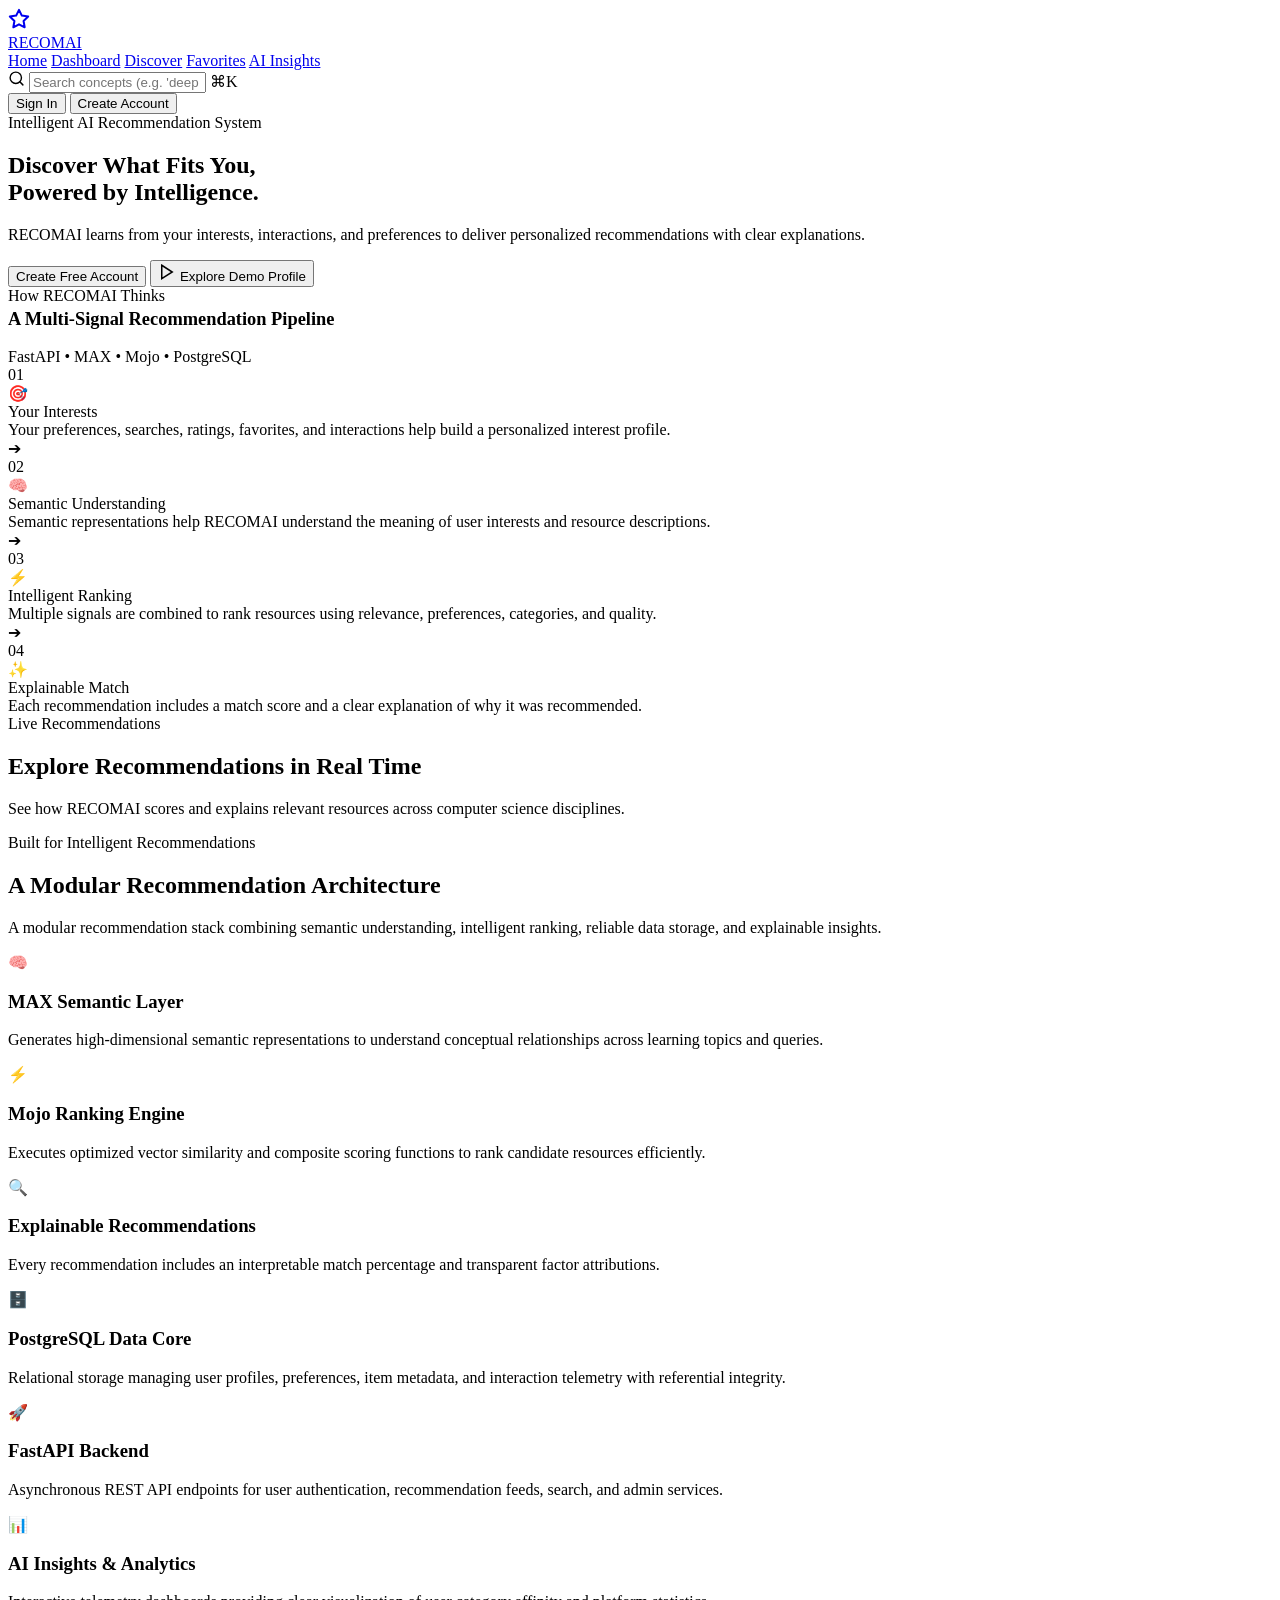
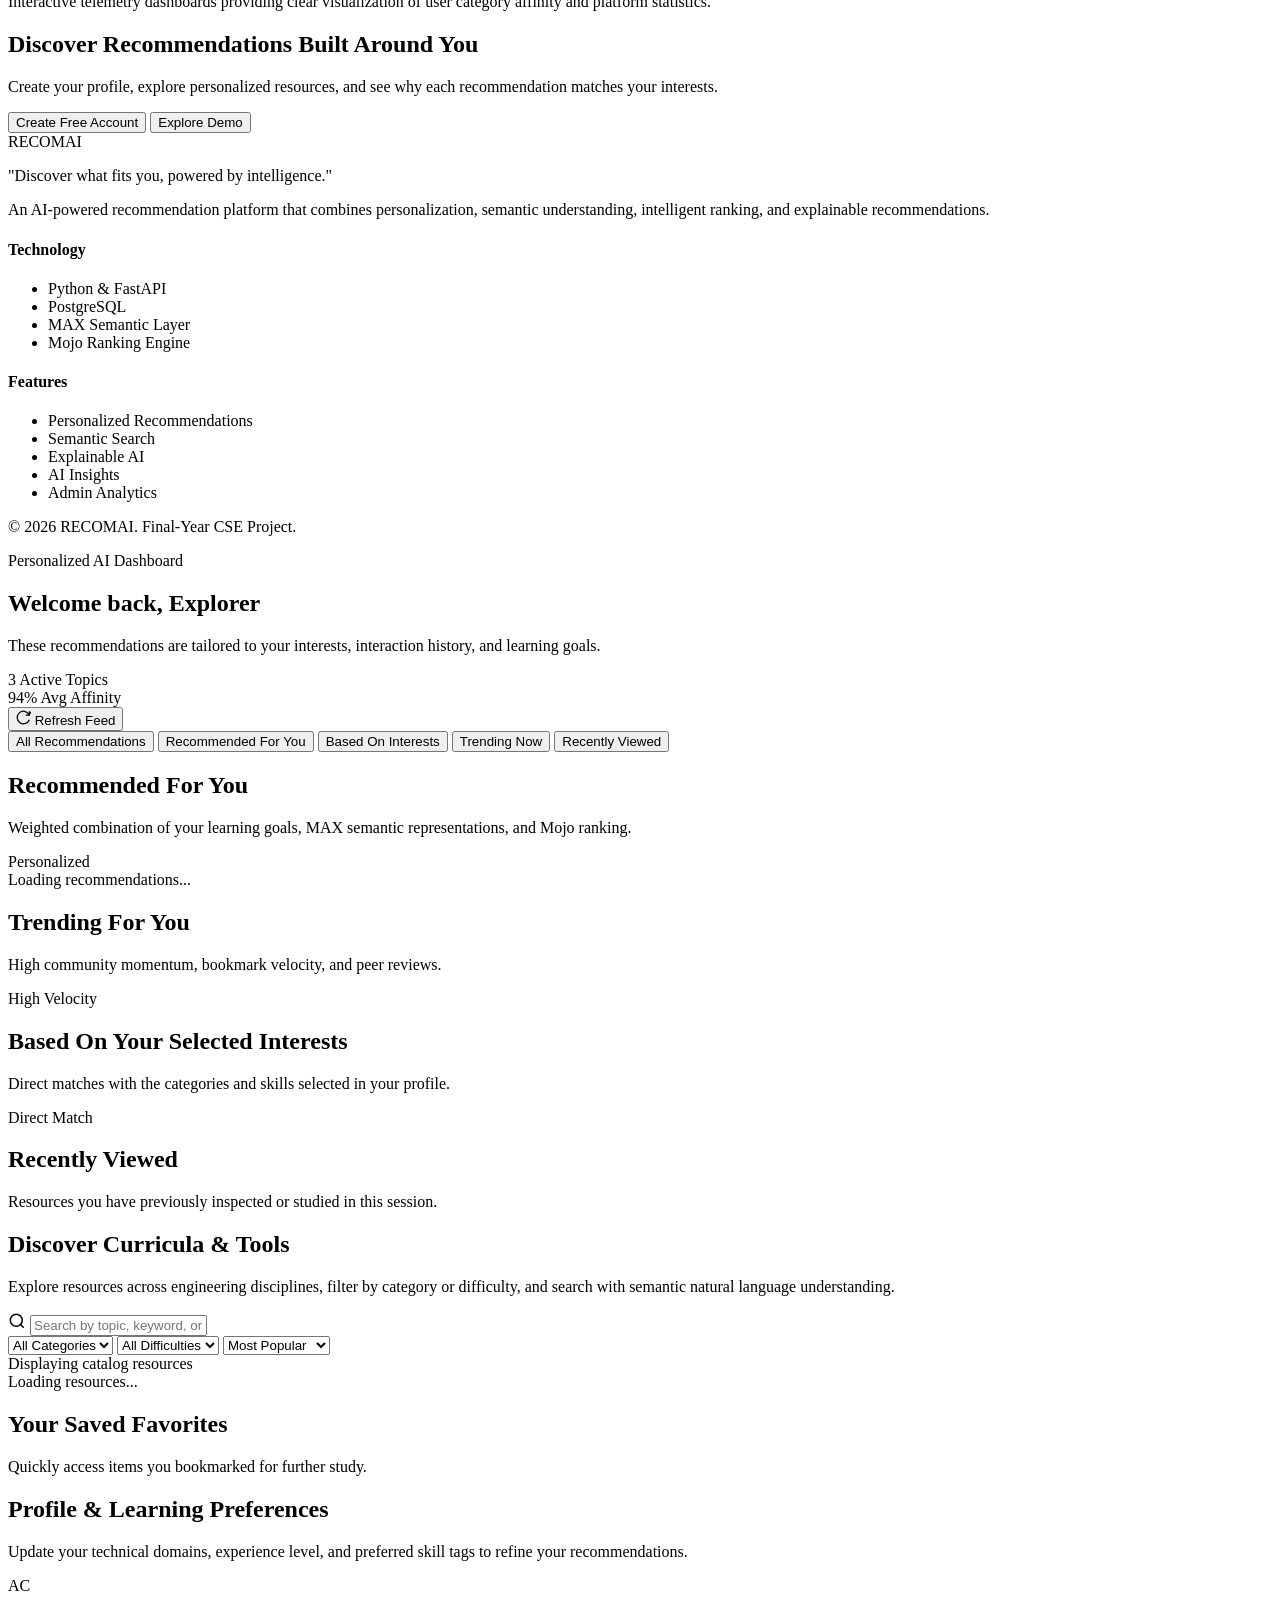
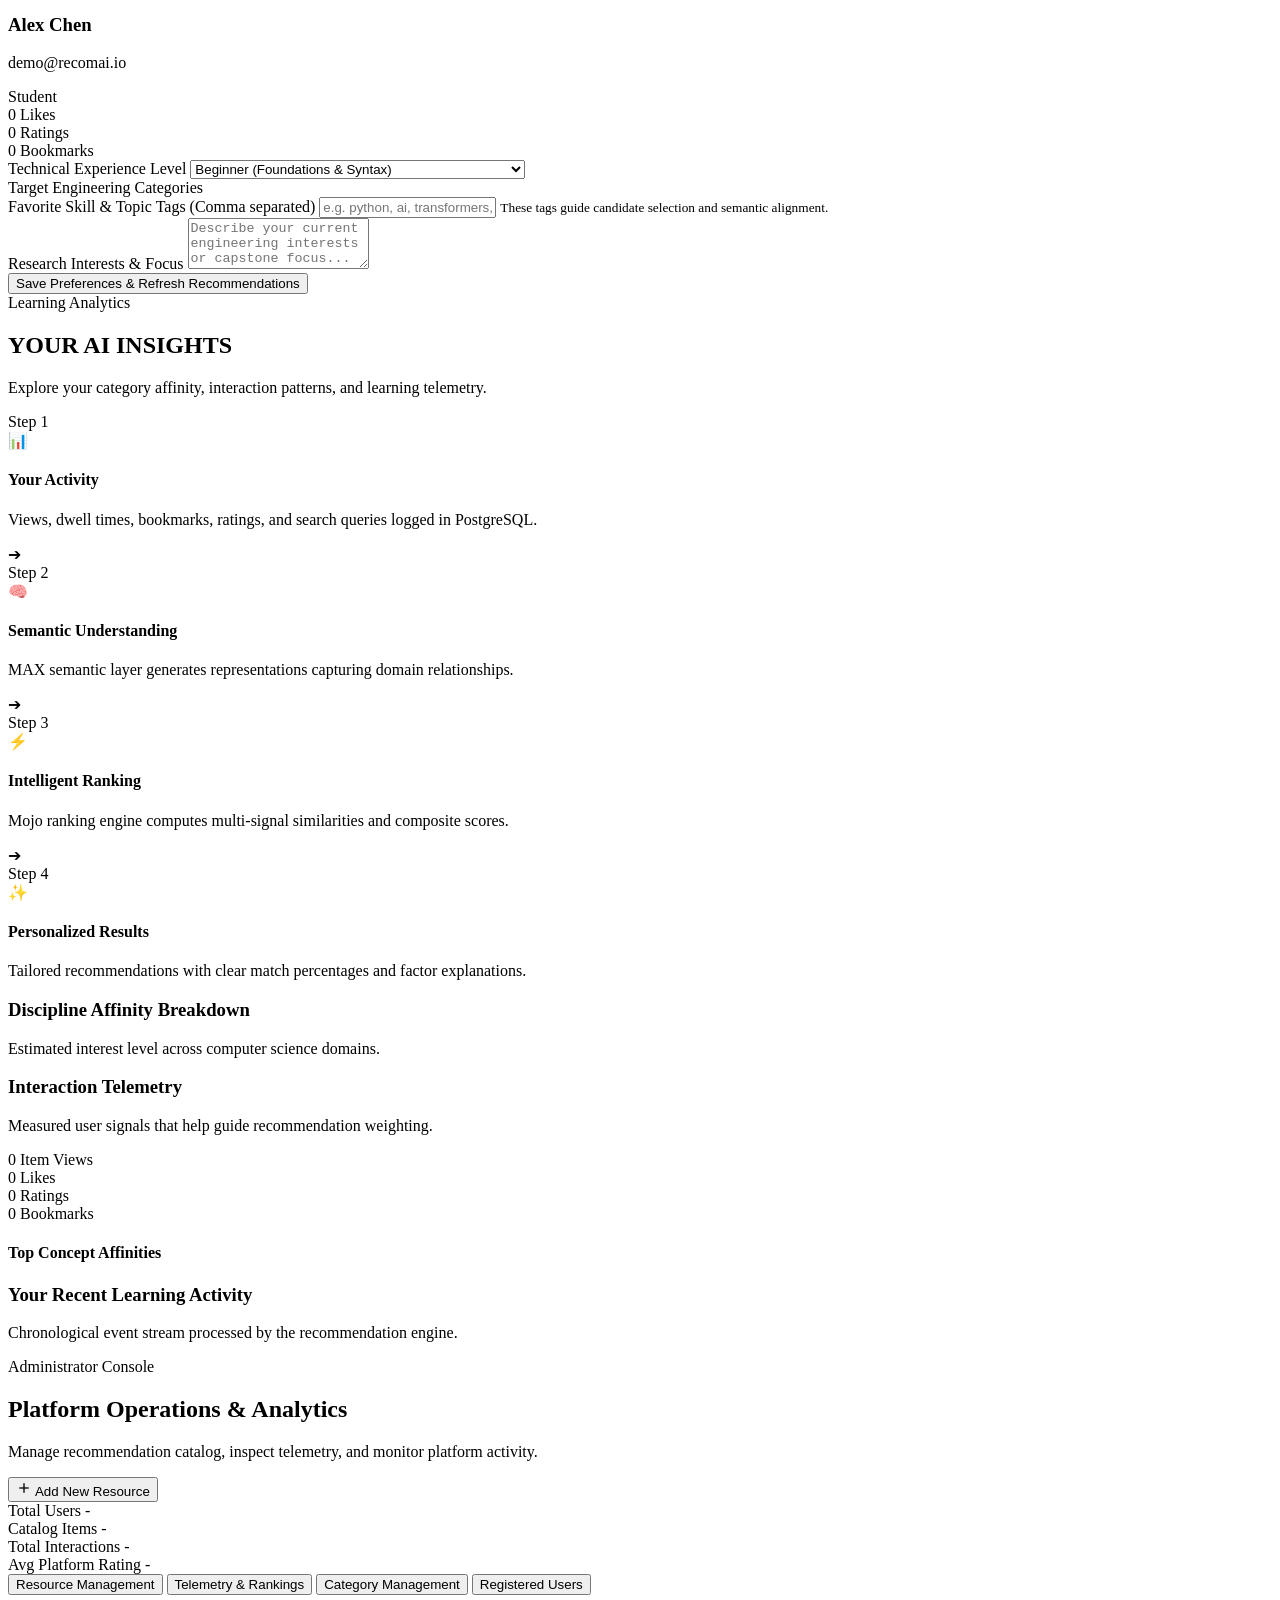
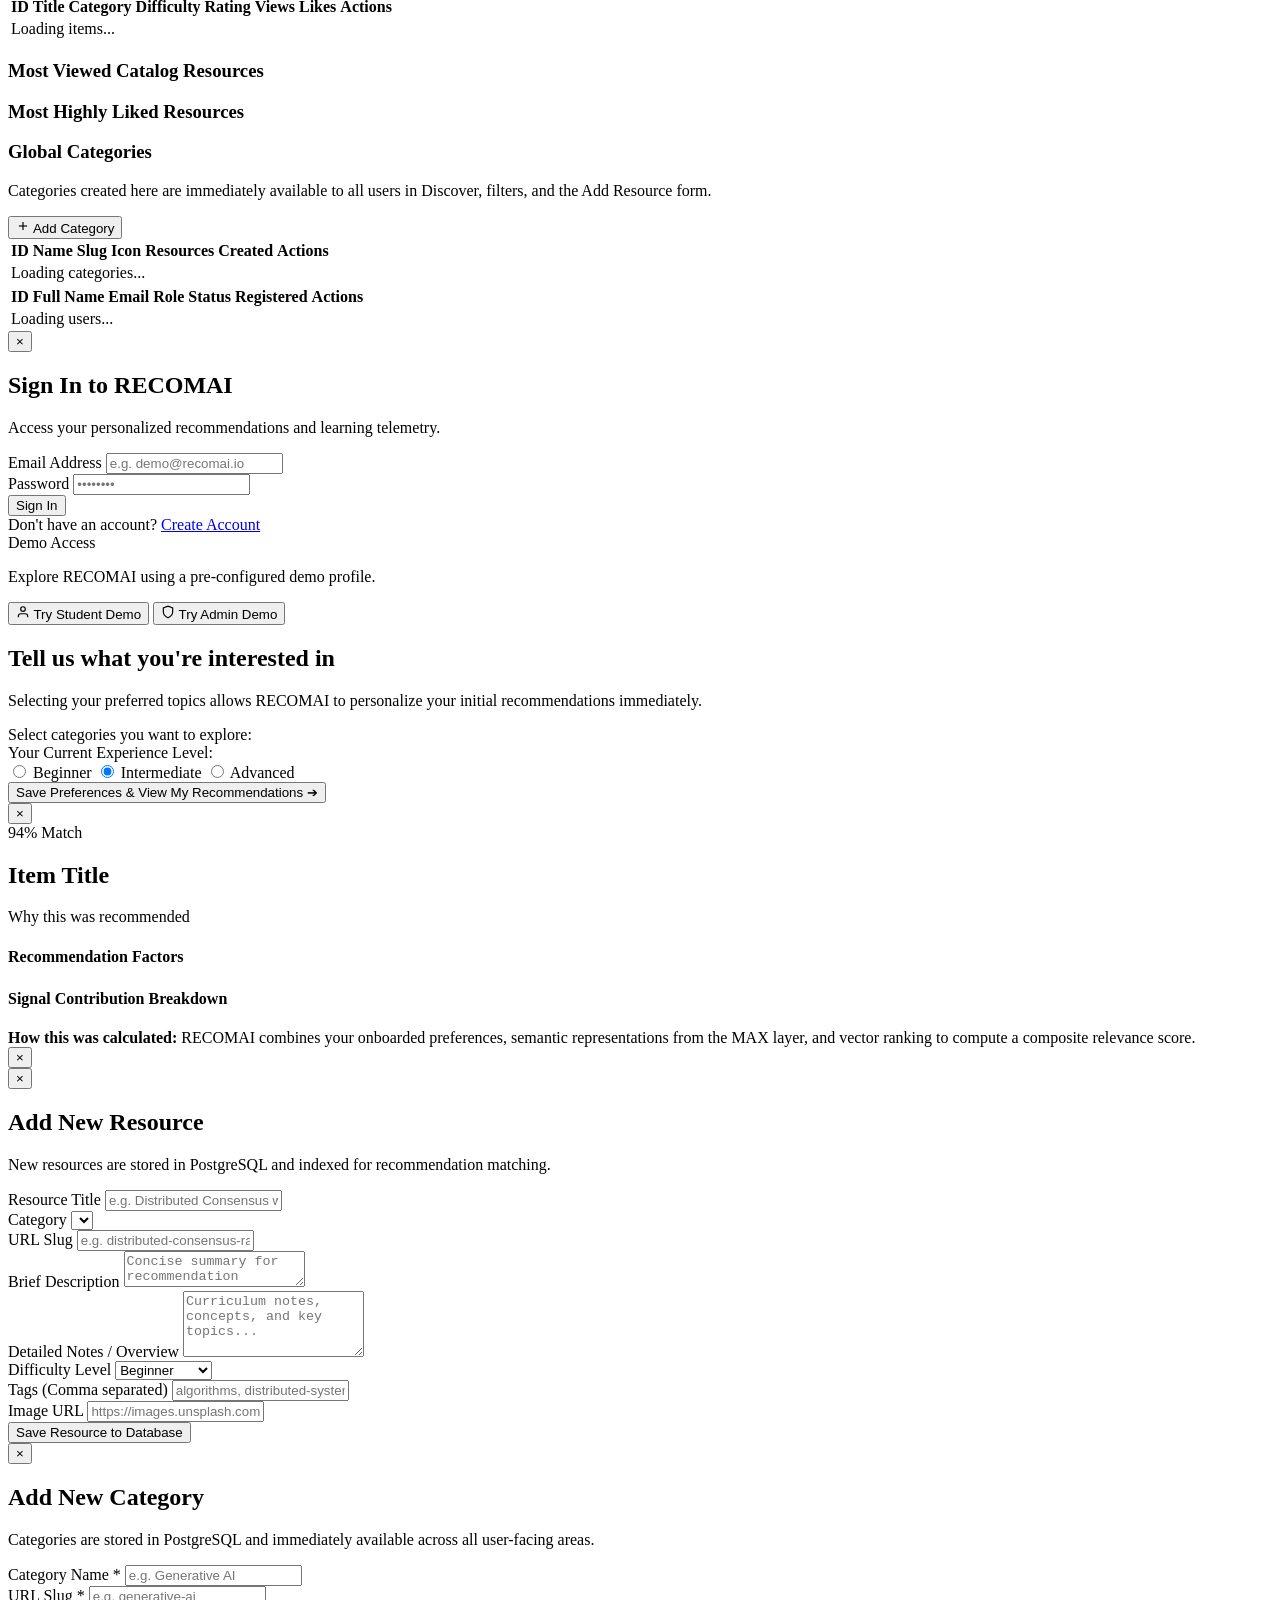
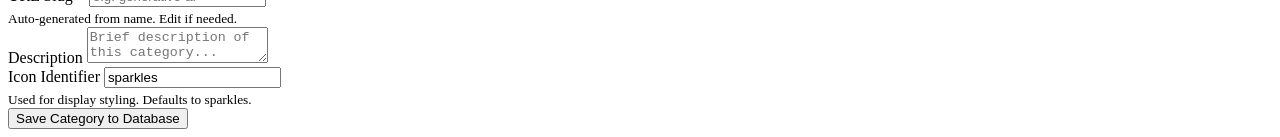
==== frontend/index.html @ d51bab57 "Initial commit - RECOMAI AI Recommendation System" ====
<!DOCTYPE html>
<html lang="en">
<head>
  <meta charset="UTF-8">
  <meta name="viewport" content="width=device-width, initial-scale=1.0">
  <title>RECOMAI — Discover What Fits You, Powered by Intelligence</title>
  <meta name="description" content="Intelligent AI Recommendation System combining personalization, semantic understanding, intelligent ranking, and explainable recommendations. Final-Year CSE Project.">
  <link rel="preconnect" href="https://fonts.googleapis.com">
  <link rel="preconnect" href="https://fonts.gstatic.com" crossorigin>
  <link href="https://fonts.googleapis.com/css2?family=Plus+Jakarta+Sans:wght@400;500;600;700;800&family=JetBrains+Mono:wght@400;500;600&display=swap" rel="stylesheet">
  <link rel="stylesheet" href="/static/css/style.css">
</head>
<body class="dark-theme">
  <!-- Toast Notification System -->
  <div id="toast-container" class="toast-container" aria-live="polite"></div>

  <!-- Site Navigation Bar -->
  <header class="site-header" id="site-header">
    <div class="nav-container">
      <a href="#" class="brand-logo" id="brand-logo-btn" aria-label="RECOMAI Home">
        <div class="brand-icon">
          <svg width="22" height="22" viewBox="0 0 24 24" fill="none" stroke="currentColor" stroke-width="2.2" stroke-linecap="round" stroke-linejoin="round">
            <polygon points="12 2 15.09 8.26 22 9.27 17 14.14 18.18 21.02 12 17.77 5.82 21.02 7 14.14 2 9.27 8.91 8.26 12 2"></polygon>
          </svg>
        </div>
        <div class="brand-text">
          <span class="brand-name">RECOM<span class="brand-highlight">AI</span></span>
        </div>
      </a>

      <!-- Primary Navigation Links -->
      <nav class="main-nav" id="main-nav" aria-label="Main Navigation">
        <a href="#" class="nav-link active" data-view="landing">Home</a>
        <a href="#" class="nav-link" data-view="dashboard" id="nav-dashboard">Dashboard</a>
        <a href="#" class="nav-link" data-view="discover" id="nav-discover">Discover</a>
        <a href="#" class="nav-link" data-view="favorites" id="nav-favorites">Favorites</a>
        <a href="#" class="nav-link" data-view="insights" id="nav-insights">AI Insights</a>
        <a href="#" class="nav-link" data-view="admin-dashboard" id="nav-admin" style="display: none;">Admin Panel</a>
      </nav>

      <!-- Global Search & Authentication Controls -->
      <div class="nav-actions">
        <div class="search-trigger" id="search-trigger-box">
          <svg width="17" height="17" viewBox="0 0 24 24" fill="none" stroke="currentColor" stroke-width="2" stroke-linecap="round" stroke-linejoin="round">
            <circle cx="11" cy="11" r="8"></circle>
            <line x1="21" y1="21" x2="16.65" y2="16.65"></line>
          </svg>
          <input type="text" id="global-search-input" placeholder="Search concepts (e.g. 'deep learning with python')..." autocomplete="off">
          <span class="search-kbd">⌘K</span>
        </div>

        <!-- Auth Actions / Profile Dropdown -->
        <div class="auth-buttons" id="auth-buttons-container">
          <button class="btn btn-secondary" id="btn-login-open">Sign In</button>
          <button class="btn btn-primary" id="btn-register-open">Create Account</button>
        </div>

        <div class="user-menu" id="user-menu-container" style="display: none;">
          <div class="user-avatar" id="user-avatar-btn" title="View profile & options" tabindex="0" role="button">
            <span id="user-avatar-initials">AC</span>
          </div>
          <div class="dropdown-menu" id="user-dropdown-menu">
            <div class="dropdown-header">
              <div class="dropdown-name" id="dropdown-user-name">User Name</div>
              <div class="dropdown-email" id="dropdown-user-email">user@recomai.io</div>
              <span class="role-badge" id="dropdown-user-role">Student</span>
            </div>
            <div class="dropdown-divider"></div>
            <a href="#" class="dropdown-item" data-view="profile">
              <svg width="16" height="16" viewBox="0 0 24 24" fill="none" stroke="currentColor" stroke-width="2"><path d="M20 21v-2a4 4 0 0 0-4-4H8a4 4 0 0 0-4 4v2"></path><circle cx="12" cy="7" r="4"></circle></svg>
              My Profile & Interests
            </a>
            <a href="#" class="dropdown-item" data-view="favorites">
              <svg width="16" height="16" viewBox="0 0 24 24" fill="none" stroke="currentColor" stroke-width="2"><path d="M19 21l-7-5-7 5V5a2 2 0 0 1 2-2h10a2 2 0 0 1 2 2z"></path></svg>
              Saved Favorites
            </a>
            <a href="#" class="dropdown-item" data-view="insights">
              <svg width="16" height="16" viewBox="0 0 24 24" fill="none" stroke="currentColor" stroke-width="2"><line x1="18" y1="20" x2="18" y2="10"></line><line x1="12" y1="20" x2="12" y2="4"></line><line x1="6" y1="20" x2="6" y2="14"></line></svg>
              AI Insights & Telemetry
            </a>
            <div class="dropdown-divider" id="admin-menu-divider" style="display: none;"></div>
            <a href="#" class="dropdown-item admin-link" data-view="admin-dashboard" id="dropdown-admin-link" style="display: none;">
              <svg width="16" height="16" viewBox="0 0 24 24" fill="none" stroke="currentColor" stroke-width="2"><rect x="3" y="3" width="7" height="7"></rect><rect x="14" y="3" width="7" height="7"></rect><rect x="14" y="14" width="7" height="7"></rect><rect x="3" y="14" width="7" height="7"></rect></svg>
              Admin Dashboard
            </a>
            <div class="dropdown-divider"></div>
            <button class="dropdown-item text-danger" id="btn-logout">
              <svg width="16" height="16" viewBox="0 0 24 24" fill="none" stroke="currentColor" stroke-width="2"><path d="M9 21H5a2 2 0 0 1-2-2V5a2 2 0 0 1 2-2h4"></path><polyline points="16 17 21 12 16 7"></polyline><line x1="21" y1="12" x2="9" y2="12"></line></svg>
              Sign Out
            </button>
          </div>
        </div>
      </div>
    </div>
  </header>

  <!-- MAIN APPLICATION VIEWS -->
  <main class="main-content" id="main-content">
    
    <!-- ===================================================================== -->
    <!-- 1. HOME / LANDING PAGE                                               -->
    <!-- ===================================================================== -->
    <section id="view-landing" class="app-view active">
      <!-- Hero Section -->
      <div class="hero-section">
        <div class="hero-glow"></div>
        <div class="container hero-container">
          <div class="hero-badge">
            <span class="pulse-dot"></span>
            <span>Intelligent AI Recommendation System</span>
          </div>
          <h1 class="hero-title">
            Discover What Fits You,<br>
            <span class="gradient-text">Powered by Intelligence.</span>
          </h1>
          <p class="hero-subtitle">
            RECOMAI learns from your interests, interactions, and preferences to deliver personalized recommendations with clear explanations.
          </p>
          <div class="hero-cta-group">
            <button class="btn btn-primary btn-lg" id="hero-get-started-btn">Create Free Account</button>
            <button class="btn btn-glass btn-lg" id="hero-explore-demo-btn">
              <svg width="18" height="18" viewBox="0 0 24 24" fill="none" stroke="currentColor" stroke-width="2"><polygon points="5 3 19 12 5 21 5 3"></polygon></svg>
              Explore Demo Profile
            </button>
          </div>

          <!-- Architecture / How RECOMAI Thinks Section -->
          <div class="pipeline-card">
            <div class="pipeline-header">
              <div>
                <span class="pipeline-tag">How RECOMAI Thinks</span>
                <h3 style="margin-top: 4px; font-size: 1.15rem;">A Multi-Signal Recommendation Pipeline</h3>
              </div>
              <span class="pipeline-status">FastAPI • MAX • Mojo • PostgreSQL</span>
            </div>
            <div class="pipeline-flow">
              <div class="pipeline-step">
                <div class="step-num">01</div>
                <div class="step-icon">🎯</div>
                <div class="step-title">Your Interests</div>
                <div class="step-desc">Your preferences, searches, ratings, favorites, and interactions help build a personalized interest profile.</div>
              </div>
              <div class="pipeline-arrow" aria-hidden="true">➔</div>
              <div class="pipeline-step">
                <div class="step-num">02</div>
                <div class="step-icon">🧠</div>
                <div class="step-title">Semantic Understanding</div>
                <div class="step-desc">Semantic representations help RECOMAI understand the meaning of user interests and resource descriptions.</div>
              </div>
              <div class="pipeline-arrow" aria-hidden="true">➔</div>
              <div class="pipeline-step">
                <div class="step-num">03</div>
                <div class="step-icon">⚡</div>
                <div class="step-title">Intelligent Ranking</div>
                <div class="step-desc">Multiple signals are combined to rank resources using relevance, preferences, categories, and quality.</div>
              </div>
              <div class="pipeline-arrow" aria-hidden="true">➔</div>
              <div class="pipeline-step">
                <div class="step-num">04</div>
                <div class="step-icon">✨</div>
                <div class="step-title">Explainable Match</div>
                <div class="step-desc">Each recommendation includes a match score and a clear explanation of why it was recommended.</div>
              </div>
            </div>
          </div>
        </div>
      </div>

      <!-- Recommendation Preview Cards Section -->
      <section class="section demo-teaser-section">
        <div class="container">
          <div class="section-header text-center">
            <span class="section-badge">Live Recommendations</span>
            <h2 class="section-title">Explore Recommendations in Real Time</h2>
            <p class="section-desc">See how RECOMAI scores and explains relevant resources across computer science disciplines.</p>
          </div>
          <div class="grid grid-3" id="landing-preview-cards">
            <!-- Populated via JavaScript with verified working images -->
          </div>
        </div>
      </section>

      <!-- Technical Architecture Section -->
      <section class="section features-section">
        <div class="container">
          <div class="section-header text-center">
            <span class="section-badge">Built for Intelligent Recommendations</span>
            <h2 class="section-title">A Modular Recommendation Architecture</h2>
            <p class="section-desc">A modular recommendation stack combining semantic understanding, intelligent ranking, reliable data storage, and explainable insights.</p>
          </div>
          <div class="grid grid-3">
            <div class="feature-card">
              <div class="feature-icon">🧠</div>
              <h3 class="feature-title">MAX Semantic Layer</h3>
              <p class="feature-text">Generates high-dimensional semantic representations to understand conceptual relationships across learning topics and queries.</p>
            </div>
            <div class="feature-card">
              <div class="feature-icon">⚡</div>
              <h3 class="feature-title">Mojo Ranking Engine</h3>
              <p class="feature-text">Executes optimized vector similarity and composite scoring functions to rank candidate resources efficiently.</p>
            </div>
            <div class="feature-card">
              <div class="feature-icon">🔍</div>
              <h3 class="feature-title">Explainable Recommendations</h3>
              <p class="feature-text">Every recommendation includes an interpretable match percentage and transparent factor attributions.</p>
            </div>
            <div class="feature-card">
              <div class="feature-icon">🗄️</div>
              <h3 class="feature-title">PostgreSQL Data Core</h3>
              <p class="feature-text">Relational storage managing user profiles, preferences, item metadata, and interaction telemetry with referential integrity.</p>
            </div>
            <div class="feature-card">
              <div class="feature-icon">🚀</div>
              <h3 class="feature-title">FastAPI Backend</h3>
              <p class="feature-text">Asynchronous REST API endpoints for user authentication, recommendation feeds, search, and admin services.</p>
            </div>
            <div class="feature-card">
              <div class="feature-icon">📊</div>
              <h3 class="feature-title">AI Insights & Analytics</h3>
              <p class="feature-text">Interactive telemetry dashboards providing clear visualization of user category affinity and platform statistics.</p>
            </div>
          </div>
        </div>
      </section>

      <!-- Final Call to Action -->
      <section class="section cta-section">
        <div class="container text-center">
          <div class="cta-box">
            <h2 class="cta-title">Discover Recommendations Built Around You</h2>
            <p class="cta-desc">Create your profile, explore personalized resources, and see why each recommendation matches your interests.</p>
            <div class="cta-buttons">
              <button class="btn btn-primary btn-lg" id="cta-register-btn">Create Free Account</button>
              <button class="btn btn-glass btn-lg" id="cta-demo-login-btn">Explore Demo</button>
            </div>
          </div>
        </div>
      </section>

      <!-- Footer -->
      <footer class="site-footer">
        <div class="container footer-container">
          <div class="footer-col footer-col-brand">
            <div class="brand-text">
              <span class="brand-name">RECOM<span class="brand-highlight">AI</span></span>
            </div>
            <p class="footer-tagline">"Discover what fits you, powered by intelligence."</p>
            <p class="footer-sub">An AI-powered recommendation platform that combines personalization, semantic understanding, intelligent ranking, and explainable recommendations.</p>
          </div>
          <div class="footer-col">
            <h4>Technology</h4>
            <ul>
              <li>Python & FastAPI</li>
              <li>PostgreSQL</li>
              <li>MAX Semantic Layer</li>
              <li>Mojo Ranking Engine</li>
            </ul>
          </div>
          <div class="footer-col">
            <h4>Features</h4>
            <ul>
              <li>Personalized Recommendations</li>
              <li>Semantic Search</li>
              <li>Explainable AI</li>
              <li>AI Insights</li>
              <li>Admin Analytics</li>
            </ul>
          </div>
        </div>
        <div class="footer-bottom">
          <div class="container">
            <p>&copy; 2026 RECOMAI. Final-Year CSE Project.</p>
          </div>
        </div>
      </footer>
    </section>

    <!-- ===================================================================== -->
    <!-- 2. USER DASHBOARD                                                    -->
    <!-- ===================================================================== -->
    <section id="view-dashboard" class="app-view">
      <div class="container">
        <!-- Dashboard Welcome Banner -->
        <div class="dashboard-banner">
          <div class="banner-content">
            <span class="banner-badge">Personalized AI Dashboard</span>
            <h1 class="banner-title" id="dash-greeting">Welcome back, Explorer</h1>
            <p class="banner-sub" id="dash-sub">These recommendations are tailored to your interests, interaction history, and learning goals.</p>
          </div>
          <div class="banner-stats">
            <div class="stat-chip">
              <span class="stat-num" id="dash-interests-count">3</span>
              <span class="stat-label">Active Topics</span>
            </div>
            <div class="stat-chip">
              <span class="stat-num" id="dash-match-rate">94%</span>
              <span class="stat-label">Avg Affinity</span>
            </div>
            <button class="btn btn-glass btn-sm" id="btn-refresh-feed" title="Refresh recommendations">
              <svg width="15" height="15" viewBox="0 0 24 24" fill="none" stroke="currentColor" stroke-width="2"><path d="M21.5 2v6h-6M21.34 15.57a10 10 0 1 1-.57-8.38l5.67-5.67"></path></svg>
              Refresh Feed
            </button>
          </div>
        </div>

        <!-- Strategy Tabs Filter -->
        <div class="feed-tabs" role="tablist">
          <button class="feed-tab active" data-strategy="all">All Recommendations</button>
          <button class="feed-tab" data-strategy="hybrid">Recommended For You</button>
          <button class="feed-tab" data-strategy="preference">Based On Interests</button>
          <button class="feed-tab" data-strategy="trending">Trending Now</button>
          <button class="feed-tab" data-strategy="history">Recently Viewed</button>
        </div>

        <!-- Section 1: Recommended For You -->
        <div class="feed-section" id="section-rec-for-you">
          <div class="section-title-row">
            <div>
              <h2 class="feed-section-heading">Recommended For You</h2>
              <p class="feed-section-sub">Weighted combination of your learning goals, MAX semantic representations, and Mojo ranking.</p>
            </div>
            <span class="badge badge-accent">Personalized</span>
          </div>
          <div class="grid grid-3" id="grid-recommended-for-you">
            <div class="loading-state">Loading recommendations...</div>
          </div>
        </div>

        <!-- Section 2: Trending For You -->
        <div class="feed-section" id="section-trending">
          <div class="section-title-row">
            <div>
              <h2 class="feed-section-heading">Trending For You</h2>
              <p class="feed-section-sub">High community momentum, bookmark velocity, and peer reviews.</p>
            </div>
            <span class="badge badge-warning">High Velocity</span>
          </div>
          <div class="grid grid-3" id="grid-trending-for-you"></div>
        </div>

        <!-- Section 3: Based On Your Interests -->
        <div class="feed-section" id="section-interests">
          <div class="section-title-row">
            <div>
              <h2 class="feed-section-heading">Based On Your Selected Interests</h2>
              <p class="feed-section-sub">Direct matches with the categories and skills selected in your profile.</p>
            </div>
            <span class="badge badge-success">Direct Match</span>
          </div>
          <div class="grid grid-3" id="grid-based-on-interests"></div>
        </div>

        <!-- Section 4: Recently Viewed -->
        <div class="feed-section" id="section-recently-viewed">
          <div class="section-title-row">
            <div>
              <h2 class="feed-section-heading">Recently Viewed</h2>
              <p class="feed-section-sub">Resources you have previously inspected or studied in this session.</p>
            </div>
          </div>
          <div class="grid grid-3" id="grid-recently-viewed"></div>
        </div>
      </div>
    </section>

    <!-- ===================================================================== -->
    <!-- 3. DISCOVER & EXPLORATION                                             -->
    <!-- ===================================================================== -->
    <section id="view-discover" class="app-view">
      <div class="container">
        <div class="discover-header">
          <h1 class="page-title">Discover Curricula & Tools</h1>
          <p class="page-sub">Explore resources across engineering disciplines, filter by category or difficulty, and search with semantic natural language understanding.</p>
        </div>

        <!-- Filter & Search Toolbar -->
        <div class="discover-toolbar">
          <div class="toolbar-search">
            <svg width="18" height="18" viewBox="0 0 24 24" fill="none" stroke="currentColor" stroke-width="2"><circle cx="11" cy="11" r="8"></circle><line x1="21" y1="21" x2="16.65" y2="16.65"></line></svg>
            <input type="text" id="discover-search-input" placeholder="Search by topic, keyword, or conceptual description...">
          </div>
          <div class="toolbar-filters">
            <select id="filter-category" class="select-control" aria-label="Filter by Category">
              <option value="">All Categories</option>
            </select>
            <select id="filter-difficulty" class="select-control" aria-label="Filter by Difficulty">
              <option value="">All Difficulties</option>
              <option value="Beginner">Beginner</option>
              <option value="Intermediate">Intermediate</option>
              <option value="Advanced">Advanced</option>
            </select>
            <select id="filter-sort" class="select-control" aria-label="Sort Order">
              <option value="popular">Most Popular</option>
              <option value="rating">Highest Rated</option>
              <option value="newest">Newest First</option>
              <option value="title">Alphabetical</option>
            </select>
          </div>
        </div>

        <!-- Clean Category Chips (No browser scrollbar) -->
        <div class="category-chips-row" id="category-chips-container" role="tablist">
          <!-- Populated dynamically via JS -->
        </div>

        <!-- Discover Results Count & Grid -->
        <div class="discover-results-info" id="discover-results-count">Displaying catalog resources</div>
        <div class="grid grid-3" id="discover-items-grid">
          <div class="loading-state">Loading resources...</div>
        </div>
      </div>
    </section>

    <!-- ===================================================================== -->
    <!-- 4. FAVORITES COLLECTION                                              -->
    <!-- ===================================================================== -->
    <section id="view-favorites" class="app-view">
      <div class="container">
        <div class="page-header">
          <h1 class="page-title">Your Saved Favorites</h1>
          <p class="page-sub">Quickly access items you bookmarked for further study.</p>
        </div>
        <div class="grid grid-3" id="favorites-items-grid">
          <!-- Populated via JavaScript -->
        </div>
      </div>
    </section>

    <!-- ===================================================================== -->
    <!-- 5. USER PROFILE & PREFERENCES                                        -->
    <!-- ===================================================================== -->
    <section id="view-profile" class="app-view">
      <div class="container">
        <div class="page-header">
          <h1 class="page-title">Profile & Learning Preferences</h1>
          <p class="page-sub">Update your technical domains, experience level, and preferred skill tags to refine your recommendations.</p>
        </div>

        <div class="profile-card-layout">
          <div class="profile-sidebar">
            <div class="profile-avatar-large" id="profile-avatar-large">AC</div>
            <h3 id="profile-display-name">Alex Chen</h3>
            <p id="profile-display-email" class="text-muted">demo@recomai.io</p>
            <span class="role-badge" id="profile-display-role">Student</span>
            <div class="profile-stats-box">
              <div class="pstat">
                <span class="pstat-val" id="profile-likes-stat">0</span>
                <span class="pstat-lbl">Likes</span>
              </div>
              <div class="pstat">
                <span class="pstat-val" id="profile-ratings-stat">0</span>
                <span class="pstat-lbl">Ratings</span>
              </div>
              <div class="pstat">
                <span class="pstat-val" id="profile-favs-stat">0</span>
                <span class="pstat-lbl">Bookmarks</span>
              </div>
            </div>
          </div>

          <div class="profile-form-pane">
            <form id="profile-preferences-form">
              <div class="form-group">
                <label for="pref-experience-level">Technical Experience Level</label>
                <select id="pref-experience-level" class="input-control">
                  <option value="Beginner">Beginner (Foundations & Syntax)</option>
                  <option value="Intermediate">Intermediate (Full-Stack & Applied ML)</option>
                  <option value="Advanced">Advanced (Systems, Optimization, Distributed Scale)</option>
                </select>
              </div>

              <div class="form-group">
                <label>Target Engineering Categories</label>
                <div class="checkbox-grid" id="pref-categories-grid">
                  <!-- Populated dynamically from API -->
                </div>
              </div>

              <div class="form-group">
                <label for="pref-tags-input">Favorite Skill & Topic Tags (Comma separated)</label>
                <input type="text" id="pref-tags-input" class="input-control" placeholder="e.g. python, ai, transformers, fastapi, postgresql, mojo">
                <small class="form-hint">These tags guide candidate selection and semantic alignment.</small>
              </div>

              <div class="form-group">
                <label for="pref-bio-input">Research Interests & Focus</label>
                <textarea id="pref-bio-input" class="input-control" rows="3" placeholder="Describe your current engineering interests or capstone focus..."></textarea>
              </div>

              <button type="submit" class="btn btn-primary" id="btn-save-preferences">Save Preferences & Refresh Recommendations</button>
            </form>
          </div>
        </div>
      </div>
    </section>

    <!-- ===================================================================== -->
    <!-- 6. AI INSIGHTS & TELEMETRY                                           -->
    <!-- ===================================================================== -->
    <section id="view-insights" class="app-view">
      <div class="container">
        <div class="page-header text-center">
          <span class="section-badge">Learning Analytics</span>
          <h1 class="page-title">YOUR AI INSIGHTS</h1>
          <p class="page-sub">Explore your category affinity, interaction patterns, and learning telemetry.</p>
        </div>

        <!-- 4-Step Pipeline Flow Diagram -->
        <div class="ai-flow-diagram">
          <div class="flow-card">
            <div class="flow-step-num">Step 1</div>
            <div class="flow-icon">📊</div>
            <h4>Your Activity</h4>
            <p>Views, dwell times, bookmarks, ratings, and search queries logged in PostgreSQL.</p>
          </div>
          <div class="flow-arrow" aria-hidden="true">➔</div>
          <div class="flow-card">
            <div class="flow-step-num">Step 2</div>
            <div class="flow-icon">🧠</div>
            <h4>Semantic Understanding</h4>
            <p>MAX semantic layer generates representations capturing domain relationships.</p>
          </div>
          <div class="flow-arrow" aria-hidden="true">➔</div>
          <div class="flow-card">
            <div class="flow-step-num">Step 3</div>
            <div class="flow-icon">⚡</div>
            <h4>Intelligent Ranking</h4>
            <p>Mojo ranking engine computes multi-signal similarities and composite scores.</p>
          </div>
          <div class="flow-arrow" aria-hidden="true">➔</div>
          <div class="flow-card">
            <div class="flow-step-num">Step 4</div>
            <div class="flow-icon">✨</div>
            <h4>Personalized Results</h4>
            <p>Tailored recommendations with clear match percentages and factor explanations.</p>
          </div>
        </div>

        <!-- Telemetry & Affinity Breakdown -->
        <div class="grid grid-2">
          <!-- Category Affinity Breakdown -->
          <div class="chart-card">
            <h3 class="chart-title">Discipline Affinity Breakdown</h3>
            <p class="chart-sub">Estimated interest level across computer science domains.</p>
            <div class="bars-container" id="insights-bars-container">
              <!-- Dynamically rendered -->
            </div>
          </div>

          <!-- Interaction Telemetry Metrics -->
          <div class="chart-card">
            <h3 class="chart-title">Interaction Telemetry</h3>
            <p class="chart-sub">Measured user signals that help guide recommendation weighting.</p>
            <div class="metrics-grid">
              <div class="metric-item">
                <span class="metric-val" id="metric-views">0</span>
                <span class="metric-lbl">Item Views</span>
              </div>
              <div class="metric-item">
                <span class="metric-val" id="metric-likes">0</span>
                <span class="metric-lbl">Likes</span>
              </div>
              <div class="metric-item">
                <span class="metric-val" id="metric-ratings">0</span>
                <span class="metric-lbl">Ratings</span>
              </div>
              <div class="metric-item">
                <span class="metric-val" id="metric-favs">0</span>
                <span class="metric-lbl">Bookmarks</span>
              </div>
            </div>

            <div class="top-tags-container">
              <h4>Top Concept Affinities</h4>
              <div class="tag-cloud" id="insights-tags-cloud"></div>
            </div>
          </div>
        </div>

        <!-- Recent Activity Feed -->
        <div class="recent-activity-card">
          <h3>Your Recent Learning Activity</h3>
          <p class="chart-sub">Chronological event stream processed by the recommendation engine.</p>
          <div class="activity-timeline" id="insights-activity-timeline">
            <!-- Rendered dynamically -->
          </div>
        </div>
      </div>
    </section>

    <!-- ===================================================================== -->
    <!-- 7. ADMIN DASHBOARD & OPERATIONS                                      -->
    <!-- ===================================================================== -->
    <section id="view-admin-dashboard" class="app-view">
      <div class="container">
        <div class="admin-header">
          <div>
            <span class="section-badge badge-danger">Administrator Console</span>
            <h1 class="page-title">Platform Operations & Analytics</h1>
            <p class="page-sub">Manage recommendation catalog, inspect telemetry, and monitor platform activity.</p>
          </div>
          <button class="btn btn-primary" id="btn-admin-add-item">
            <svg width="16" height="16" viewBox="0 0 24 24" fill="none" stroke="currentColor" stroke-width="2"><line x1="12" y1="5" x2="12" y2="19"></line><line x1="5" y1="12" x2="19" y2="12"></line></svg>
            Add New Resource
          </button>
        </div>

        <!-- Admin Stats Summary -->
        <div class="grid grid-4" id="admin-stats-grid">
          <div class="stat-card">
            <span class="stat-card-title">Total Users</span>
            <span class="stat-card-value" id="admin-total-users">-</span>
          </div>
          <div class="stat-card">
            <span class="stat-card-title">Catalog Items</span>
            <span class="stat-card-value" id="admin-total-items">-</span>
          </div>
          <div class="stat-card">
            <span class="stat-card-title">Total Interactions</span>
            <span class="stat-card-value" id="admin-total-interactions">-</span>
          </div>
          <div class="stat-card">
            <span class="stat-card-title">Avg Platform Rating</span>
            <span class="stat-card-value" id="admin-avg-rating">-</span>
          </div>
        </div>

        <!-- Admin Tabs -->
        <div class="admin-tabs" role="tablist">
          <button class="admin-tab active" data-admin-tab="items">Resource Management</button>
          <button class="admin-tab" data-admin-tab="analytics">Telemetry & Rankings</button>
          <button class="admin-tab" data-admin-tab="categories">Category Management</button>
          <button class="admin-tab" data-admin-tab="users">Registered Users</button>
        </div>

        <!-- Admin Tab 1: Resource Management Table -->
        <div class="admin-tab-content active" id="admin-tab-items">
          <div class="table-card">
            <div class="table-responsive">
              <table class="data-table" id="admin-items-table">
                <thead>
                  <tr>
                    <th>ID</th>
                    <th>Title</th>
                    <th>Category</th>
                    <th>Difficulty</th>
                    <th>Rating</th>
                    <th>Views</th>
                    <th>Likes</th>
                    <th>Actions</th>
                  </tr>
                </thead>
                <tbody id="admin-items-tbody">
                  <tr><td colspan="8" class="text-center">Loading items...</td></tr>
                </tbody>
              </table>
            </div>
          </div>
        </div>

        <!-- Admin Tab 2: Telemetry & Rankings -->
        <div class="admin-tab-content" id="admin-tab-analytics">
          <div class="grid grid-2">
            <div class="chart-card">
              <h3 class="chart-title">Most Viewed Catalog Resources</h3>
              <ul class="ranked-list" id="admin-most-viewed-list"></ul>
            </div>
            <div class="chart-card">
              <h3 class="chart-title">Most Highly Liked Resources</h3>
              <ul class="ranked-list" id="admin-most-liked-list"></ul>
            </div>
          </div>
        </div>

        <!-- Admin Tab 3: Category Management -->
        <div class="admin-tab-content" id="admin-tab-categories">
          <div class="table-card">
            <div class="table-card-header">
              <div class="table-toolbar">
                <div class="table-toolbar-info">
                  <h3 class="chart-title">Global Categories</h3>
                  <p class="table-card-desc">Categories created here are immediately available to all users in Discover, filters, and the Add Resource form.</p>
                </div>
                <button class="btn btn-primary btn-sm" id="btn-admin-add-category">
                  <svg width="14" height="14" viewBox="0 0 24 24" fill="none" stroke="currentColor" stroke-width="2"><line x1="12" y1="5" x2="12" y2="19"></line><line x1="5" y1="12" x2="19" y2="12"></line></svg>
                  Add Category
                </button>
              </div>
            </div>
            <div class="table-responsive">
              <table class="data-table" id="admin-categories-table">
                <thead>
                  <tr>
                    <th>ID</th>
                    <th>Name</th>
                    <th>Slug</th>
                    <th>Icon</th>
                    <th>Resources</th>
                    <th>Created</th>
                    <th>Actions</th>
                  </tr>
                </thead>
                <tbody id="admin-categories-tbody">
                  <tr><td colspan="7" class="text-center">Loading categories...</td></tr>
                </tbody>
              </table>
            </div>
          </div>
        </div>

        <!-- Admin Tab 4: User Management -->
        <div class="admin-tab-content" id="admin-tab-users">
          <div class="table-card">
            <div class="table-responsive">
              <table class="data-table" id="admin-users-table">
                <thead>
                  <tr>
                    <th>ID</th>
                    <th>Full Name</th>
                    <th>Email</th>
                    <th>Role</th>
                    <th>Status</th>
                    <th>Registered</th>
                    <th>Actions</th>
                  </tr>
                </thead>
                <tbody id="admin-users-tbody">
                  <tr><td colspan="7" class="text-center">Loading users...</td></tr>
                </tbody>
              </table>
            </div>
          </div>
        </div>
      </div>
    </section>

  </main>

  <!-- ========================================================================= -->
  <!-- MODAL SYSTEM                                                              -->
  <!-- ========================================================================= -->

  <!-- Authentication Modal (Sign In / Register) -->
  <div class="modal-backdrop" id="modal-auth" role="dialog" aria-modal="true">
    <div class="modal-card">
      <button class="modal-close" id="btn-close-auth-modal" aria-label="Close modal">&times;</button>
      
      <!-- Sign In View -->
      <div id="auth-login-view">
        <h2 class="modal-title">Sign In to RECOMAI</h2>
        <p class="modal-sub">Access your personalized recommendations and learning telemetry.</p>
        
        <form id="form-login">
          <div class="form-group">
            <label for="login-email">Email Address</label>
            <input type="email" id="login-email" class="input-control" placeholder="e.g. demo@recomai.io" required>
          </div>
          <div class="form-group">
            <label for="login-password">Password</label>
            <input type="password" id="login-password" class="input-control" placeholder="••••••••" required>
          </div>
          <button type="submit" class="btn btn-primary btn-block">Sign In</button>
        </form>

        <div class="modal-footer-text">
          Don't have an account? <a href="#" id="switch-to-register">Create Account</a>
        </div>
        <div class="demo-access-box">
          <div class="demo-access-header">
            <span class="demo-access-badge">Demo Access</span>
            <p class="demo-access-desc">Explore RECOMAI using a pre-configured demo profile.</p>
          </div>
          <div class="demo-btn-group">
            <button type="button" class="btn btn-glass btn-sm btn-demo" id="btn-demo-student">
              <svg width="14" height="14" viewBox="0 0 24 24" fill="none" stroke="currentColor" stroke-width="2"><path d="M20 21v-2a4 4 0 0 0-4-4H8a4 4 0 0 0-4 4v2"/><circle cx="12" cy="7" r="4"/></svg>
              Try Student Demo
            </button>
            <button type="button" class="btn btn-glass btn-sm btn-demo" id="btn-demo-admin">
              <svg width="14" height="14" viewBox="0 0 24 24" fill="none" stroke="currentColor" stroke-width="2"><path d="M12 22s8-4 8-10V5l-8-3-8 3v7c0 6 8 10 8 10z"/></svg>
              Try Admin Demo
            </button>
          </div>
        </div>
      </div>

      <!-- Register View -->
      <div id="auth-register-view" style="display: none;">
        <h2 class="modal-title">Create Your Profile</h2>
        <p class="modal-sub">Set up your profile to receive personalized recommendations.</p>
        
        <form id="form-register">
          <div class="form-group">
            <label for="reg-fullname">Full Name</label>
            <input type="text" id="reg-fullname" class="input-control" placeholder="e.g. Alex Chen" required>
          </div>
          <div class="form-group">
            <label for="reg-email">Email Address</label>
            <input type="email" id="reg-email" class="input-control" placeholder="you@example.com" required>
          </div>
          <div class="form-group">
            <label for="reg-password">Password</label>
            <input type="password" id="reg-password" class="input-control" minlength="6" placeholder="At least 6 characters" required>
          </div>
          <div class="form-group">
            <label for="reg-role">Account Role</label>
            <select id="reg-role" class="input-control">
              <option value="user">Student / Engineer</option>
              <option value="admin">Administrator</option>
            </select>
          </div>
          <button type="submit" class="btn btn-primary btn-block">Continue to Onboarding</button>
        </form>

        <div class="modal-footer-text">
          Already have an account? <a href="#" id="switch-to-login">Sign In</a>
        </div>
      </div>
    </div>
  </div>

  <!-- User Onboarding Modal -->
  <div class="modal-backdrop" id="modal-onboarding" role="dialog" aria-modal="true">
    <div class="modal-card modal-lg">
      <h2 class="modal-title">Tell us what you're interested in</h2>
      <p class="modal-sub">Selecting your preferred topics allows RECOMAI to personalize your initial recommendations immediately.</p>

      <form id="form-onboarding">
        <div class="form-group">
          <label class="form-label-bold">Select categories you want to explore:</label>
          <div class="interest-chips-grid" id="onboarding-categories-chips">
            <!-- Dynamically populated -->
          </div>
        </div>

        <div class="form-group">
          <label class="form-label-bold">Your Current Experience Level:</label>
          <div class="radio-pill-group">
            <label class="radio-pill">
              <input type="radio" name="ob-exp" value="Beginner">
              <span>Beginner</span>
            </label>
            <label class="radio-pill">
              <input type="radio" name="ob-exp" value="Intermediate" checked>
              <span>Intermediate</span>
            </label>
            <label class="radio-pill">
              <input type="radio" name="ob-exp" value="Advanced">
              <span>Advanced</span>
            </label>
          </div>
        </div>

        <button type="submit" class="btn btn-primary btn-lg btn-block" id="btn-finish-onboarding">
          Save Preferences & View My Recommendations ➔
        </button>
      </form>
    </div>
  </div>

  <!-- "Why Recommended?" Transparent Explanation Modal -->
  <div class="modal-backdrop" id="modal-why-recommended" role="dialog" aria-modal="true">
    <div class="modal-card modal-lg">
      <button class="modal-close" id="btn-close-why-modal" aria-label="Close modal">&times;</button>
      <div class="why-header">
        <div class="match-badge-large" id="why-match-badge">94% Match</div>
        <div>
          <h2 class="modal-title" id="why-item-title">Item Title</h2>
          <p class="modal-sub" id="why-headline">Why this was recommended</p>
        </div>
      </div>

      <div class="why-body">
        <h4 class="why-section-title">Recommendation Factors</h4>
        <ul class="why-reasons-list" id="why-reasons-list">
          <!-- Dynamically populated list of reasons -->
        </ul>

        <h4 class="why-section-title" style="margin-top: 24px;">Signal Contribution Breakdown</h4>
        <div class="factor-weights-container" id="why-factor-weights">
          <!-- Rendered dynamically -->
        </div>

        <div class="why-pipeline-note">
          <strong>How this was calculated:</strong> RECOMAI combines your onboarded preferences, semantic representations from the MAX layer, and vector ranking to compute a composite relevance score.
        </div>
      </div>
    </div>
  </div>

  <!-- Item Details & Interactive Rating Modal -->
  <div class="modal-backdrop" id="modal-item-detail" role="dialog" aria-modal="true">
    <div class="modal-card modal-lg">
      <button class="modal-close" id="btn-close-item-modal" aria-label="Close modal">&times;</button>
      <div class="item-detail-content" id="item-detail-content">
        <!-- Rendered dynamically -->
      </div>
    </div>
  </div>

  <!-- Admin Add / Edit Item Modal -->
  <div class="modal-backdrop" id="modal-admin-item" role="dialog" aria-modal="true">
    <div class="modal-card modal-lg">
      <button class="modal-close" id="btn-close-admin-modal" aria-label="Close modal">&times;</button>
      <h2 class="modal-title" id="admin-modal-title">Add New Resource</h2>
      <p class="modal-sub">New resources are stored in PostgreSQL and indexed for recommendation matching.</p>

      <form id="form-admin-item">
        <input type="hidden" id="admin-item-id">
        <div class="grid grid-2">
          <div class="form-group">
            <label for="admin-input-title">Resource Title</label>
            <input type="text" id="admin-input-title" class="input-control" required placeholder="e.g. Distributed Consensus with Raft">
          </div>
          <div class="form-group">
            <label for="admin-input-category">Category</label>
            <select id="admin-input-category" class="input-control" required>
              <!-- Dynamic options -->
            </select>
          </div>
        </div>

        <div class="form-group">
          <label for="admin-input-slug">URL Slug</label>
          <input type="text" id="admin-input-slug" class="input-control" required placeholder="e.g. distributed-consensus-raft">
        </div>

        <div class="form-group">
          <label for="admin-input-desc">Brief Description</label>
          <textarea id="admin-input-desc" class="input-control" rows="2" required placeholder="Concise summary for recommendation cards..."></textarea>
        </div>

        <div class="form-group">
          <label for="admin-input-content">Detailed Notes / Overview</label>
          <textarea id="admin-input-content" class="input-control" rows="4" placeholder="Curriculum notes, concepts, and key topics..."></textarea>
        </div>

        <div class="grid grid-3">
          <div class="form-group">
            <label for="admin-input-difficulty">Difficulty Level</label>
            <select id="admin-input-difficulty" class="input-control">
              <option value="Beginner">Beginner</option>
              <option value="Intermediate">Intermediate</option>
              <option value="Advanced">Advanced</option>
            </select>
          </div>
          <div class="form-group">
            <label for="admin-input-tags">Tags (Comma separated)</label>
            <input type="text" id="admin-input-tags" class="input-control" placeholder="algorithms, distributed-systems, python">
          </div>
          <div class="form-group">
            <label for="admin-input-image">Image URL</label>
            <input type="url" id="admin-input-image" class="input-control" placeholder="https://images.unsplash.com/...">
          </div>
        </div>

        <button type="submit" class="btn btn-primary btn-lg btn-block" id="admin-save-item-btn">Save Resource to Database</button>
      </form>
    </div>
  </div>

  <!-- Admin Add / Edit Category Modal -->
  <div class="modal-backdrop" id="modal-admin-category" role="dialog" aria-modal="true">
    <div class="modal-card">
      <button class="modal-close" id="btn-close-admin-category-modal" aria-label="Close modal">&times;</button>
      <h2 class="modal-title" id="admin-category-modal-title">Add New Category</h2>
      <p class="modal-sub">Categories are stored in PostgreSQL and immediately available across all user-facing areas.</p>

      <form id="form-admin-category">
        <input type="hidden" id="admin-category-id">
        <div class="form-group">
          <label for="admin-cat-name">Category Name <span style="color: var(--accent-danger);">*</span></label>
          <input type="text" id="admin-cat-name" class="input-control" required placeholder="e.g. Generative AI">
        </div>
        <div class="form-group">
          <label for="admin-cat-slug">URL Slug <span style="color: var(--accent-danger);">*</span></label>
          <input type="text" id="admin-cat-slug" class="input-control" required placeholder="e.g. generative-ai">
          <small style="color: var(--text-muted); margin-top: 4px; display: block;">Auto-generated from name. Edit if needed.</small>
        </div>
        <div class="form-group">
          <label for="admin-cat-description">Description</label>
          <textarea id="admin-cat-description" class="input-control" rows="2" placeholder="Brief description of this category..."></textarea>
        </div>
        <div class="form-group">
          <label for="admin-cat-icon">Icon Identifier</label>
          <input type="text" id="admin-cat-icon" class="input-control" placeholder="e.g. sparkles, cpu, cloud" value="sparkles">
          <small style="color: var(--text-muted); margin-top: 4px; display: block;">Used for display styling. Defaults to sparkles.</small>
        </div>
        <button type="submit" class="btn btn-primary btn-lg btn-block" id="admin-save-category-btn">Save Category to Database</button>
      </form>
    </div>
  </div>

  <!-- Scripts -->
  <script src="/static/js/api.js"></script>
  <script src="/static/js/app.js"></script>
</body>
</html>
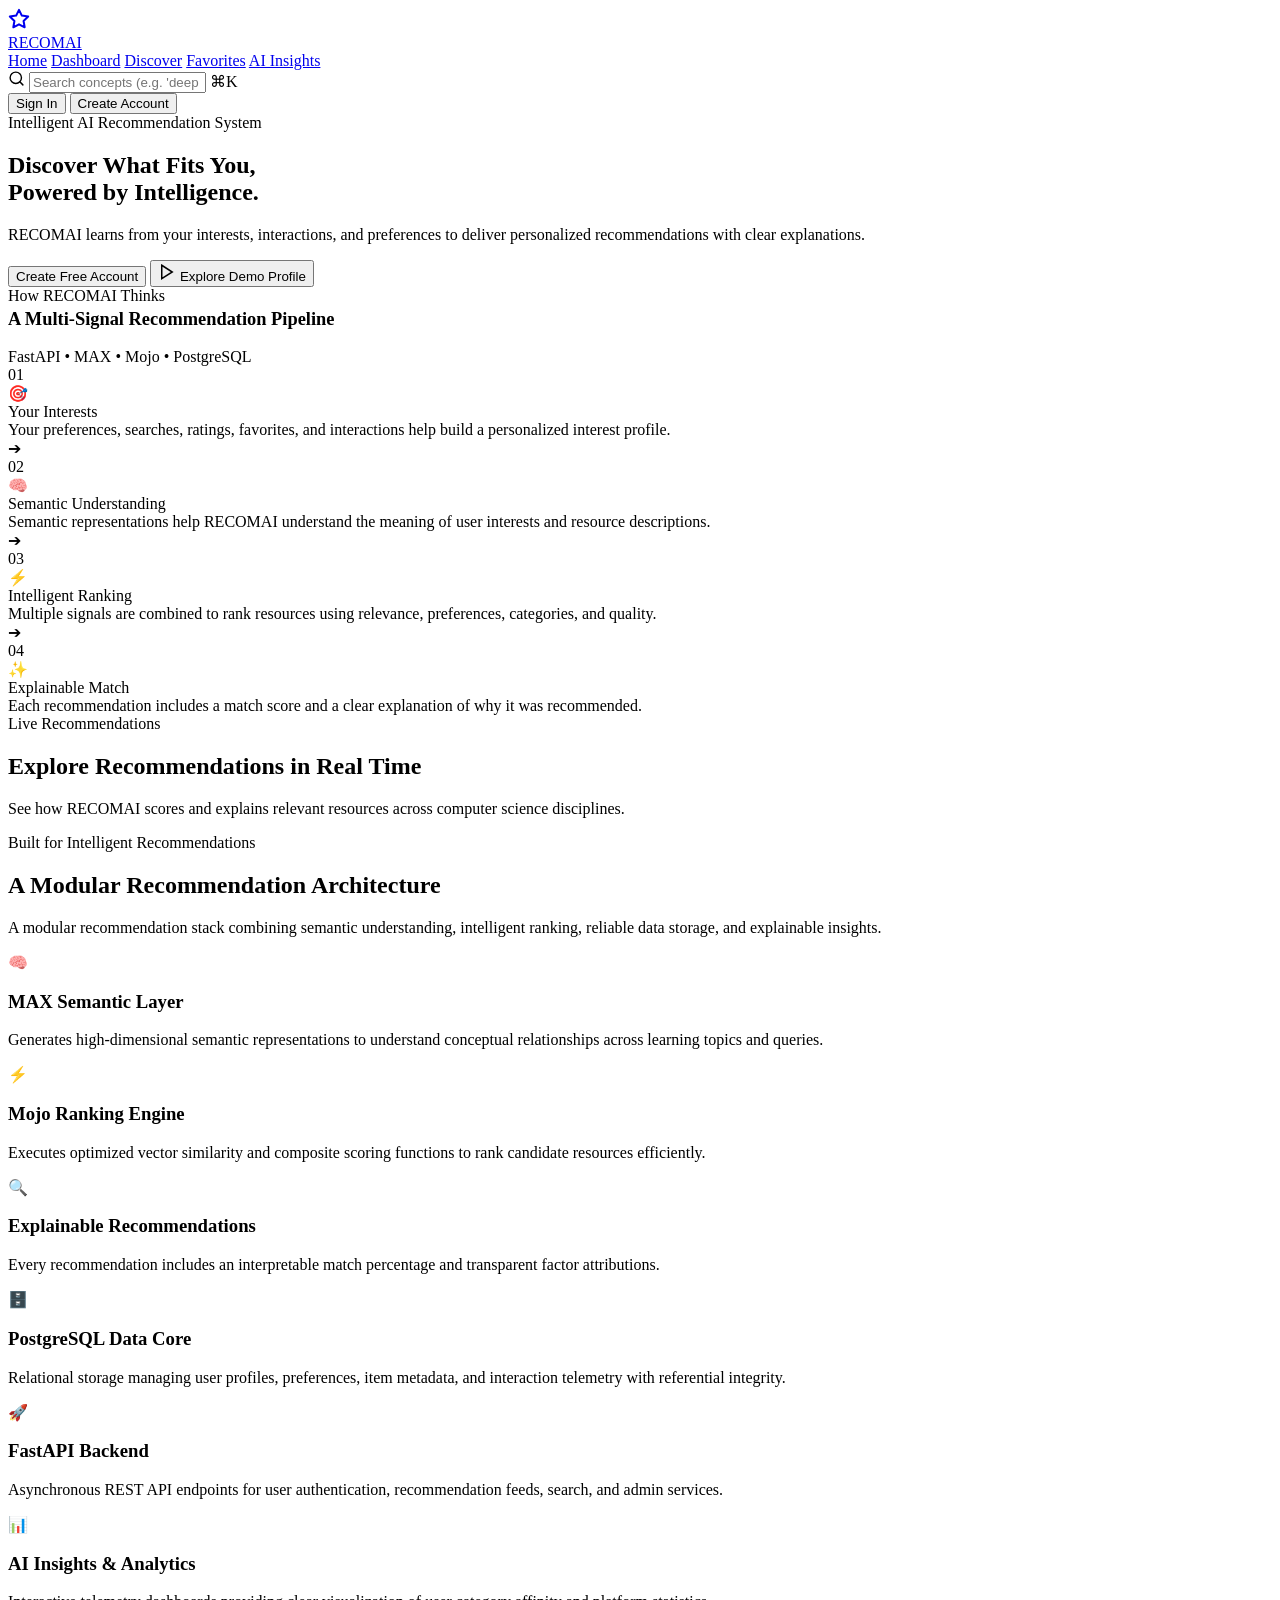
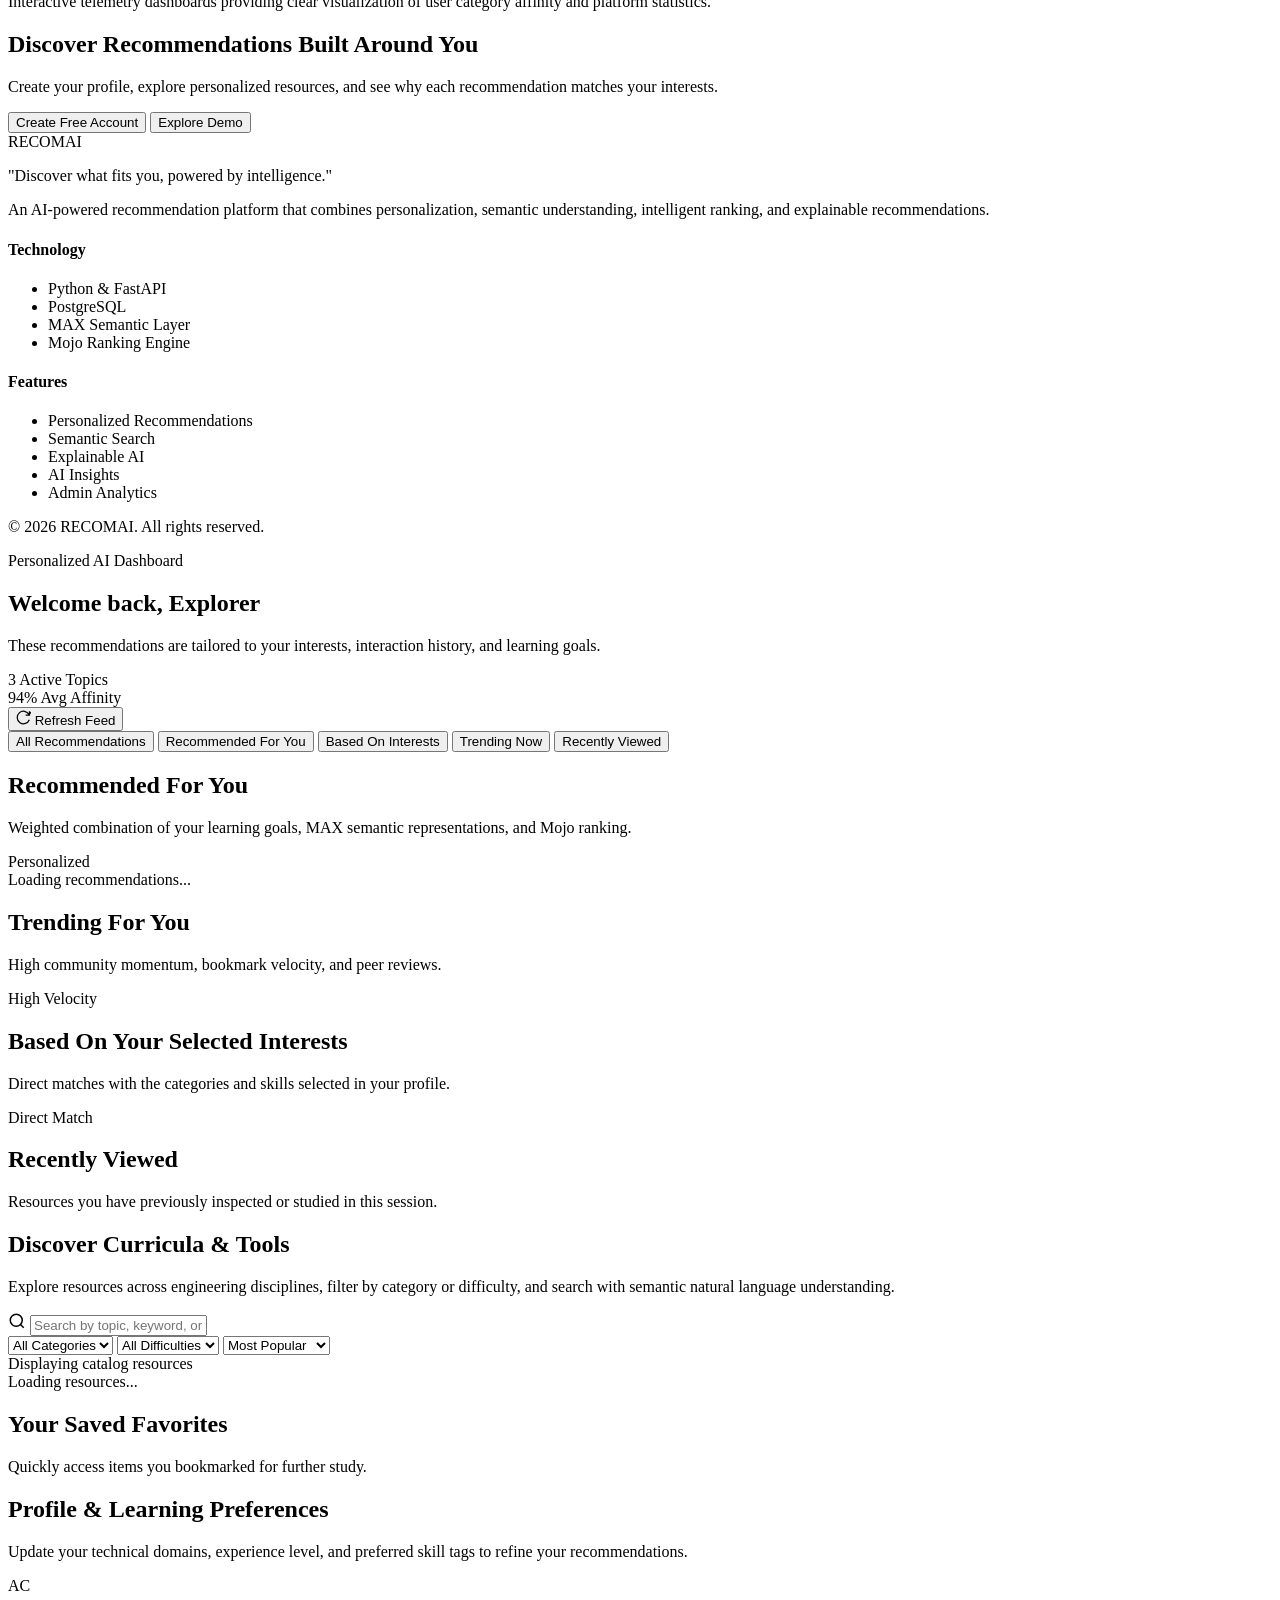
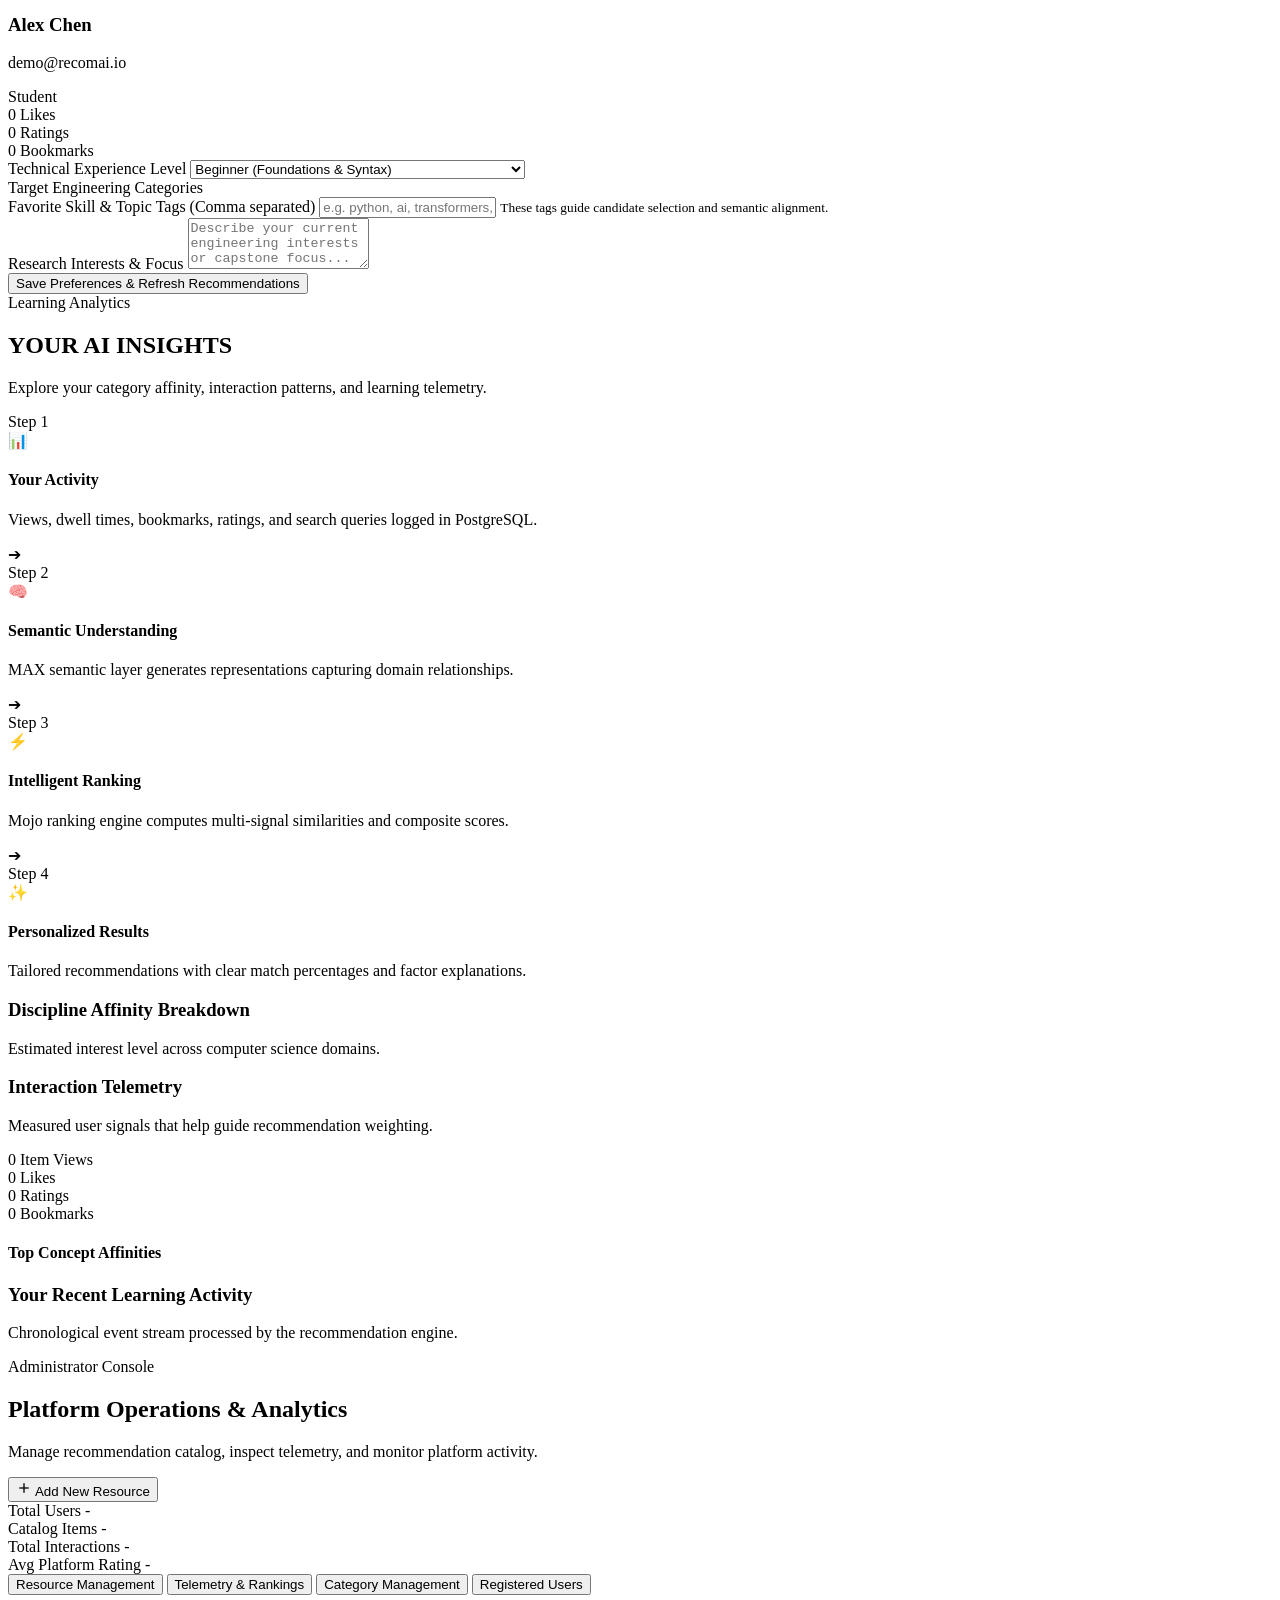
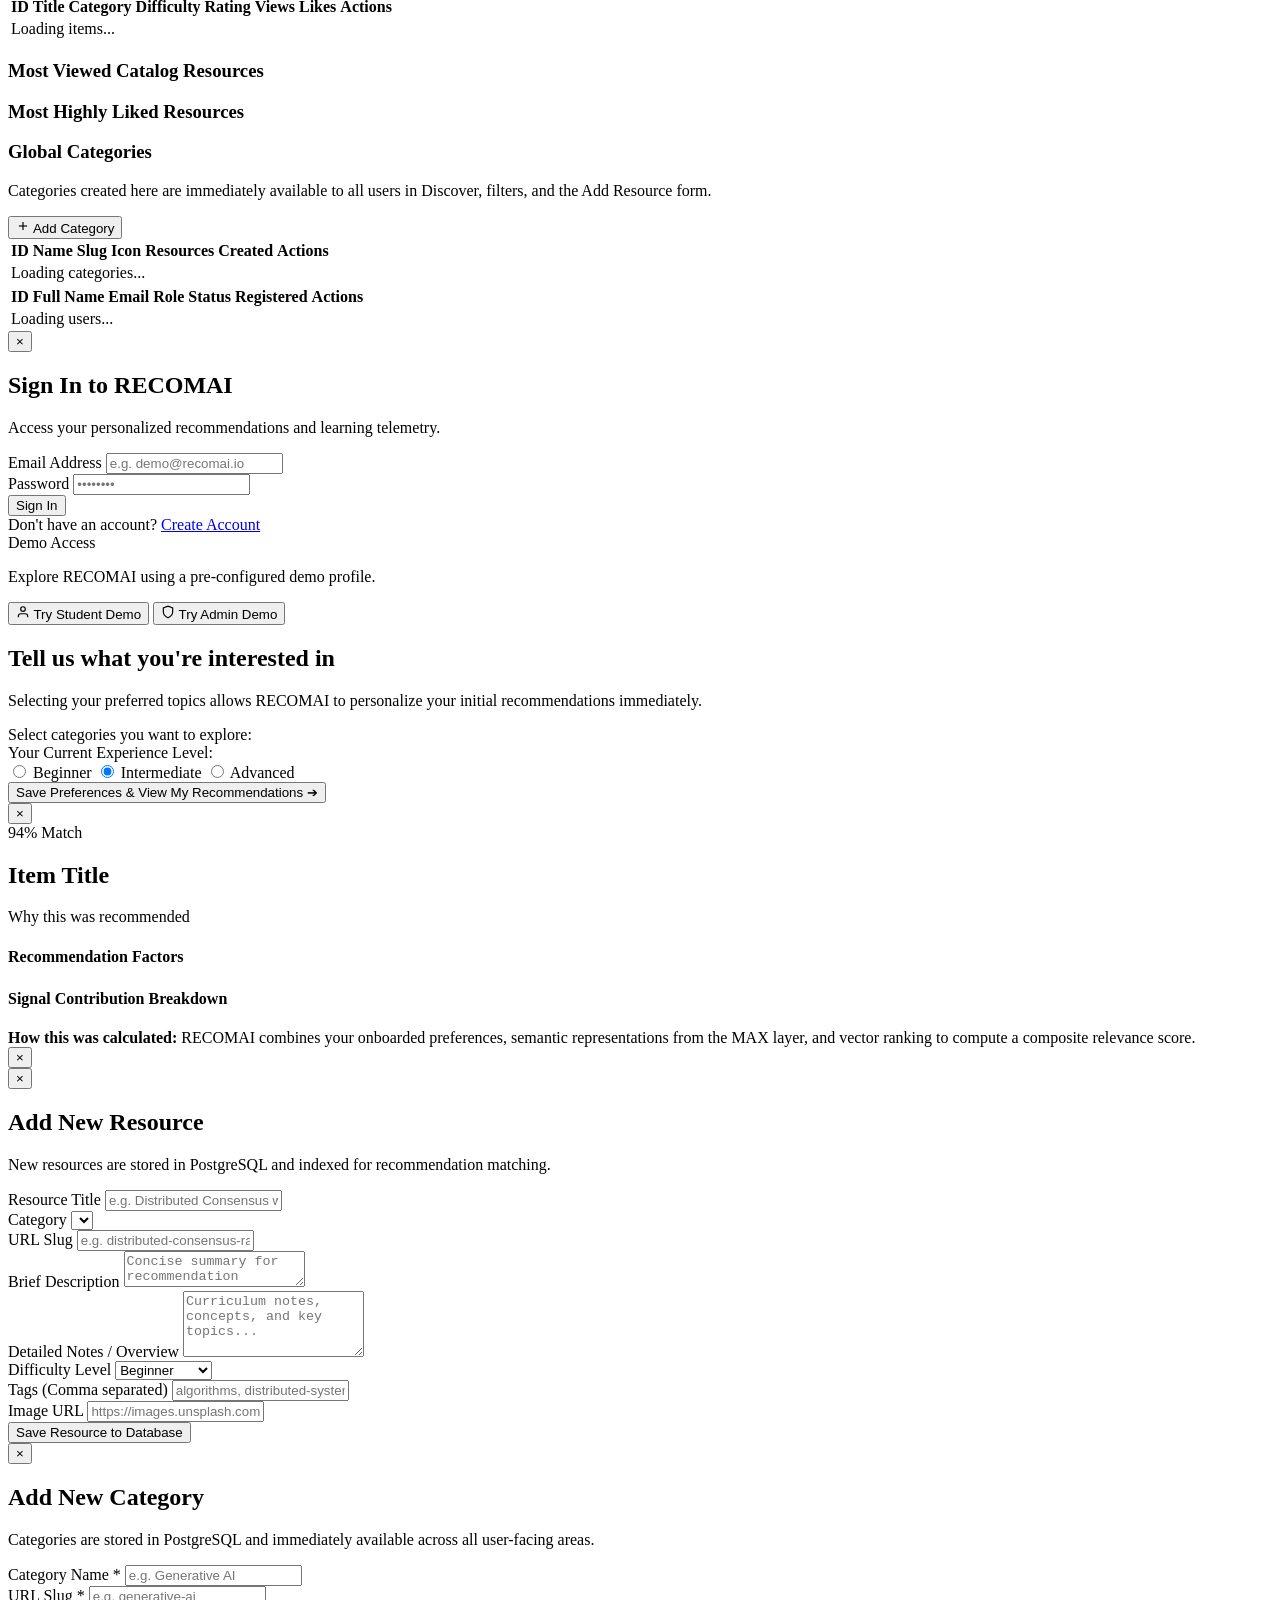
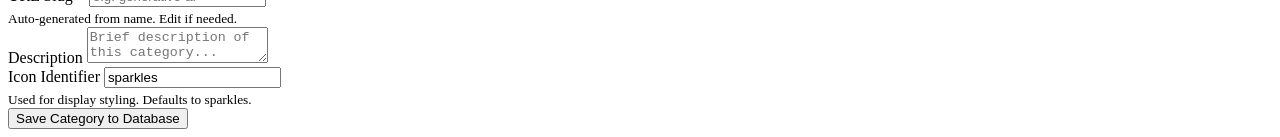
==== commit 3b153a72: "Update footer copyright text" ====
--- a/frontend/index.html
+++ b/frontend/index.html
@@ -269,7 +269,7 @@
         </div>
         <div class="footer-bottom">
           <div class="container">
-            <p>&copy; 2026 RECOMAI. Final-Year CSE Project.</p>
+            <p>&copy; 2026 RECOMAI. All rights reserved.</p>
           </div>
         </div>
       </footer>
